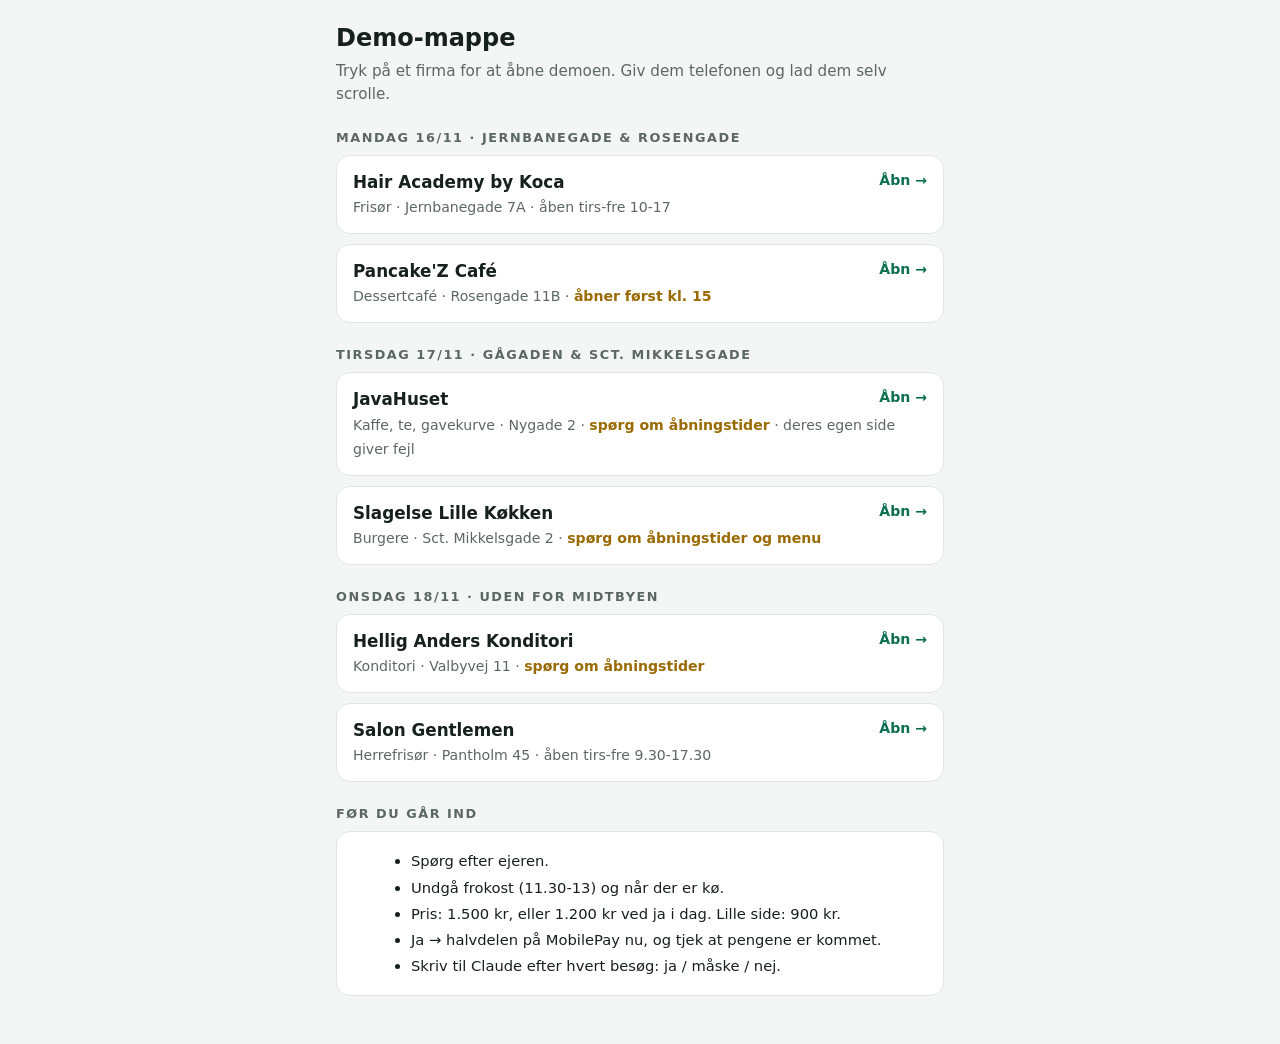
==== index.html @ 536d4880 "Demo-mappe, By Koca og Pancake'Z" ====
<!doctype html>
<html lang="da">
<head>
<meta charset="utf-8">
<meta name="viewport" content="width=device-width, initial-scale=1">
<meta name="robots" content="noindex, nofollow">
<title>Bertrams demo-mappe</title>
<style>
  :root { --bg:#f4f6f5; --card:#fff; --text:#16201c; --muted:#5b6762; --accent:#0b6e4f; --line:#e1e6e3; --warn:#9a6a00; }
  @media (prefers-color-scheme: dark) { :root { --bg:#0f1412; --card:#161d1a; --text:#e8eeeb; --muted:#9aa8a2; --accent:#4cc08f; --line:#26302c; --warn:#e0b04a; } }
  * { box-sizing:border-box; margin:0; }
  body { background:var(--bg); color:var(--text); font:16px/1.5 "Segoe UI",system-ui,-apple-system,Roboto,sans-serif; }
  main { max-width:640px; margin:auto; padding:20px 16px 48px; }
  h1 { font-size:1.5rem; margin-bottom:4px; }
  .lead { color:var(--muted); margin-bottom:18px; font-size:.95rem; }
  h2 { font-size:.8rem; text-transform:uppercase; letter-spacing:.12em; color:var(--muted); margin:22px 0 8px; }
  .item { display:block; background:var(--card); border:1px solid var(--line); border-radius:14px; padding:14px 16px; margin-bottom:10px; text-decoration:none; color:inherit; }
  .item strong { display:block; font-size:1.05rem; }
  .item span { color:var(--muted); font-size:.88rem; }
  .item .go { float:right; color:var(--accent); font-weight:700; }
  .warn { color:var(--warn) !important; }
  .tips { background:var(--card); border:1px solid var(--line); border-radius:14px; padding:14px 16px; font-size:.92rem; }
  .tips li { margin:4px 0 4px 18px; }
</style>
</head>
<body>
<main>
  <h1>Demo-mappe</h1>
  <p class="lead">Tryk på et firma for at åbne demoen. Giv dem telefonen og lad dem selv scrolle.</p>

  <h2>Mandag 16/11 · Jernbanegade &amp; Rosengade</h2>
  <a class="item" href="by-koca/"><span class="go">Åbn →</span><strong>Hair Academy by Koca</strong><span>Frisør · Jernbanegade 7A · åben tirs-fre 10-17</span></a>
  <a class="item" href="pancakez/"><span class="go">Åbn →</span><strong>Pancake'Z Café</strong><span>Dessertcafé · Rosengade 11B · <b class="warn">åbner først kl. 15</b></span></a>

  <h2>Tirsdag 17/11 · Gågaden &amp; Sct. Mikkelsgade</h2>
  <a class="item" href="javahuset/"><span class="go">Åbn →</span><strong>JavaHuset</strong><span>Kaffe, te, gavekurve · Nygade 2 · <b class="warn">spørg om åbningstider</b> · deres egen side giver fejl</span></a>
  <a class="item" href="slagelse-lille-koekken/"><span class="go">Åbn →</span><strong>Slagelse Lille Køkken</strong><span>Burgere · Sct. Mikkelsgade 2 · <b class="warn">spørg om åbningstider og menu</b></span></a>

  <h2>Onsdag 18/11 · Uden for midtbyen</h2>
  <a class="item" href="hellig-anders/"><span class="go">Åbn →</span><strong>Hellig Anders Konditori</strong><span>Konditori · Valbyvej 11 · <b class="warn">spørg om åbningstider</b></span></a>
  <a class="item" href="salon-gentlemen/"><span class="go">Åbn →</span><strong>Salon Gentlemen</strong><span>Herrefrisør · Pantholm 45 · åben tirs-fre 9.30-17.30</span></a>

  <h2>Før du går ind</h2>
  <div class="tips">
    <ul>
      <li>Spørg efter ejeren.</li>
      <li>Undgå frokost (11.30-13) og når der er kø.</li>
      <li>Pris: 1.500 kr, eller 1.200 kr ved ja i dag. Lille side: 900 kr.</li>
      <li>Ja → halvdelen på MobilePay nu, og tjek at pengene er kommet.</li>
      <li>Skriv til Claude efter hvert besøg: ja / måske / nej.</li>
    </ul>
  </div>
</main>
</body>
</html>
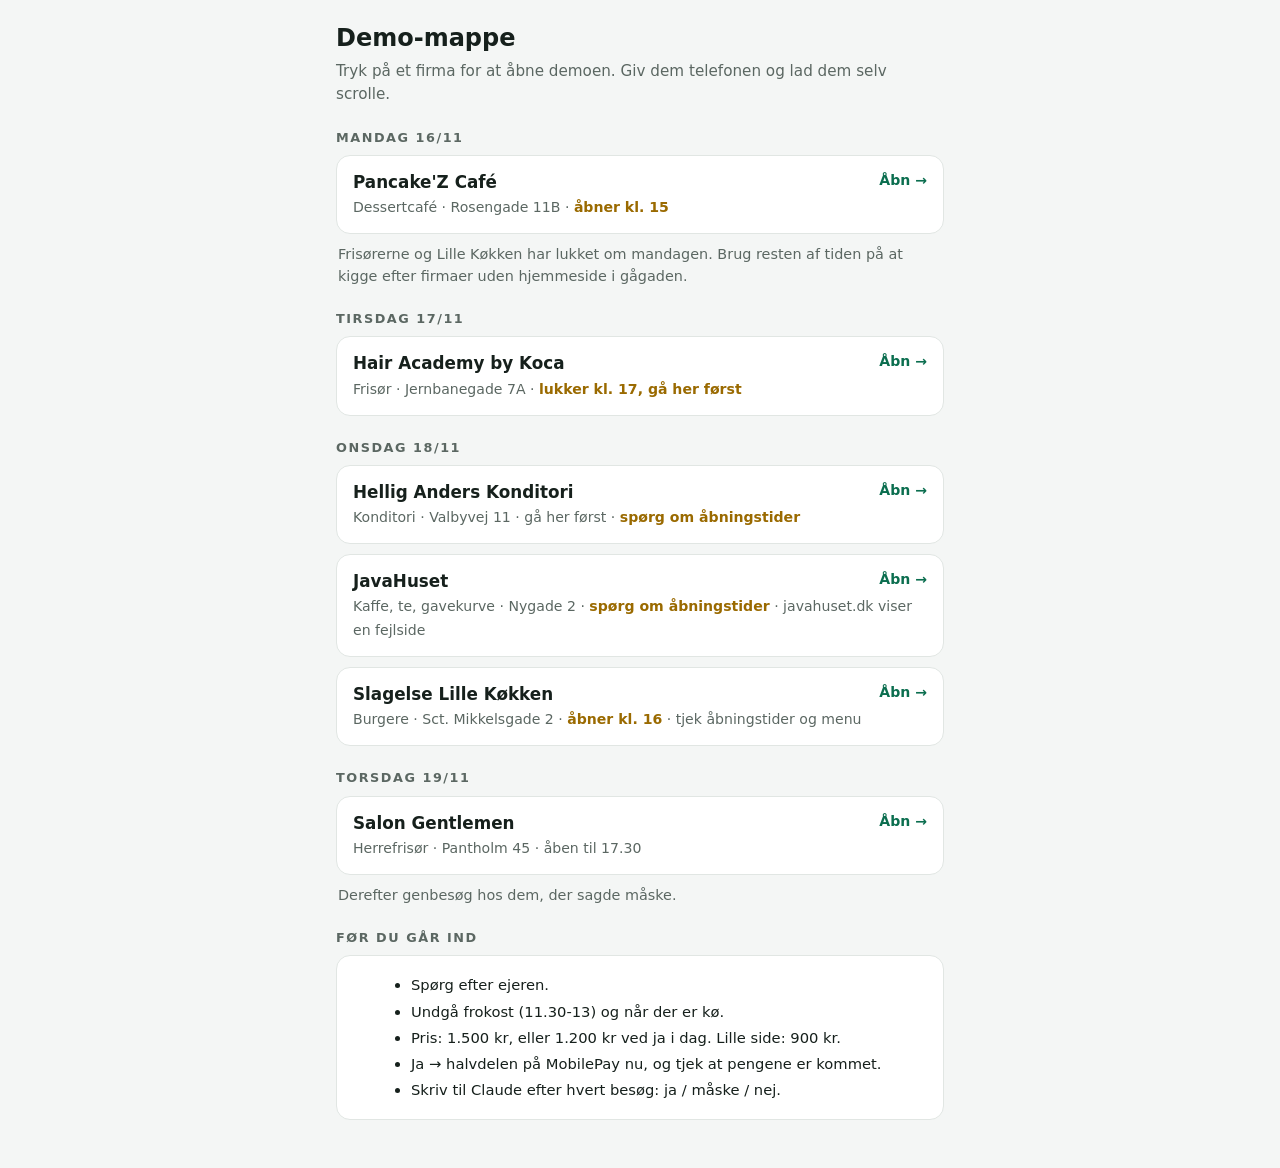
==== commit 36e9e977: "Fire demoer i enklere stil og demo-mappe sorteret efter åbningstider Co-Authored-By: Claude Fable 5." ====
--- a/index.html
+++ b/index.html
@@ -19,6 +19,7 @@
   .item span { color:var(--muted); font-size:.88rem; }
   .item .go { float:right; color:var(--accent); font-weight:700; }
   .warn { color:var(--warn) !important; }
+  .plain { color:var(--muted); font-size:.9rem; margin:0 2px 10px; }
   .tips { background:var(--card); border:1px solid var(--line); border-radius:14px; padding:14px 16px; font-size:.92rem; }
   .tips li { margin:4px 0 4px 18px; }
 </style>
@@ -28,17 +29,21 @@
   <h1>Demo-mappe</h1>
   <p class="lead">Tryk på et firma for at åbne demoen. Giv dem telefonen og lad dem selv scrolle.</p>
 
-  <h2>Mandag 16/11 · Jernbanegade &amp; Rosengade</h2>
-  <a class="item" href="by-koca/"><span class="go">Åbn →</span><strong>Hair Academy by Koca</strong><span>Frisør · Jernbanegade 7A · åben tirs-fre 10-17</span></a>
-  <a class="item" href="pancakez/"><span class="go">Åbn →</span><strong>Pancake'Z Café</strong><span>Dessertcafé · Rosengade 11B · <b class="warn">åbner først kl. 15</b></span></a>
+  <h2>Mandag 16/11</h2>
+  <a class="item" href="pancakez/"><span class="go">Åbn →</span><strong>Pancake'Z Café</strong><span>Dessertcafé · Rosengade 11B · <b class="warn">åbner kl. 15</b></span></a>
+  <p class="plain">Frisørerne og Lille Køkken har lukket om mandagen. Brug resten af tiden på at kigge efter firmaer uden hjemmeside i gågaden.</p>
 
-  <h2>Tirsdag 17/11 · Gågaden &amp; Sct. Mikkelsgade</h2>
-  <a class="item" href="javahuset/"><span class="go">Åbn →</span><strong>JavaHuset</strong><span>Kaffe, te, gavekurve · Nygade 2 · <b class="warn">spørg om åbningstider</b> · deres egen side giver fejl</span></a>
-  <a class="item" href="slagelse-lille-koekken/"><span class="go">Åbn →</span><strong>Slagelse Lille Køkken</strong><span>Burgere · Sct. Mikkelsgade 2 · <b class="warn">spørg om åbningstider og menu</b></span></a>
+  <h2>Tirsdag 17/11</h2>
+  <a class="item" href="by-koca/"><span class="go">Åbn →</span><strong>Hair Academy by Koca</strong><span>Frisør · Jernbanegade 7A · <b class="warn">lukker kl. 17, gå her først</b></span></a>
 
-  <h2>Onsdag 18/11 · Uden for midtbyen</h2>
-  <a class="item" href="hellig-anders/"><span class="go">Åbn →</span><strong>Hellig Anders Konditori</strong><span>Konditori · Valbyvej 11 · <b class="warn">spørg om åbningstider</b></span></a>
-  <a class="item" href="salon-gentlemen/"><span class="go">Åbn →</span><strong>Salon Gentlemen</strong><span>Herrefrisør · Pantholm 45 · åben tirs-fre 9.30-17.30</span></a>
+  <h2>Onsdag 18/11</h2>
+  <a class="item" href="hellig-anders/"><span class="go">Åbn →</span><strong>Hellig Anders Konditori</strong><span>Konditori · Valbyvej 11 · gå her først · <b class="warn">spørg om åbningstider</b></span></a>
+  <a class="item" href="javahuset/"><span class="go">Åbn →</span><strong>JavaHuset</strong><span>Kaffe, te, gavekurve · Nygade 2 · <b class="warn">spørg om åbningstider</b> · javahuset.dk viser en fejlside</span></a>
+  <a class="item" href="slagelse-lille-koekken/"><span class="go">Åbn →</span><strong>Slagelse Lille Køkken</strong><span>Burgere · Sct. Mikkelsgade 2 · <b class="warn">åbner kl. 16</b> · tjek åbningstider og menu</span></a>
+
+  <h2>Torsdag 19/11</h2>
+  <a class="item" href="salon-gentlemen/"><span class="go">Åbn →</span><strong>Salon Gentlemen</strong><span>Herrefrisør · Pantholm 45 · åben til 17.30</span></a>
+  <p class="plain">Derefter genbesøg hos dem, der sagde måske.</p>
 
   <h2>Før du går ind</h2>
   <div class="tips">
